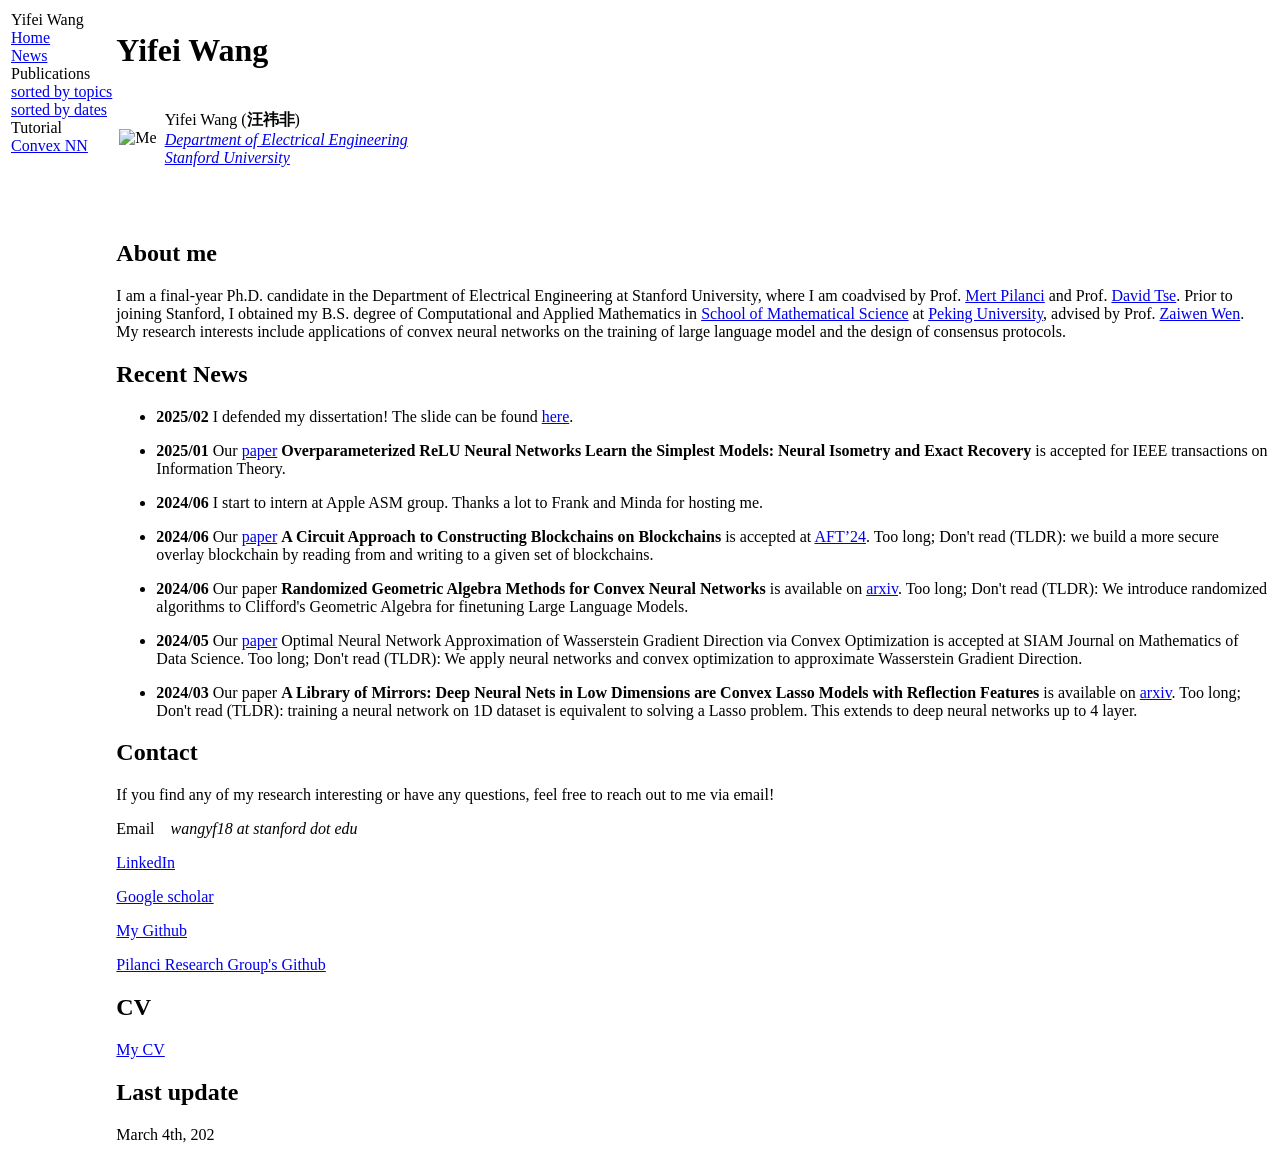
==== index.html @ 0205427b "upd" ====
<!DOCTYPE html PUBLIC "-//W3C//DTD XHTML 1.1//EN"
  "http://www.w3.org/TR/xhtml11/DTD/xhtml11.dtd">
<html xmlns="http://www.w3.org/1999/xhtml" xml:lang="en">
<head>
<meta name="generator" content="jemdoc, see http://jemdoc.jaboc.net/" />
<meta http-equiv="Content-Type" content="text/html;charset=utf-8" />
<link rel="stylesheet" href="jemdoc.css" type="text/css" />
<title>Yifei Wang</title>
</head>
<body>
<table summary="Table for page layout." id="tlayout">
<tr valign="top">
<td id="layout-menu">
<div class="menu-category">Yifei Wang</div>
<div class="menu-item"><a href="index.html" class="current">Home</a></div>
<div class="menu-item"><a href="news.html">News</a></div>
<div class="menu-category">Publications</div>
<div class="menu-item"><a href="publications_topic.html">sorted&nbsp;by&nbsp;topics</a></div>
<div class="menu-item"><a href="publications_date.html">sorted&nbsp;by&nbsp;dates</a></div>
<div class="menu-category">Tutorial</div>
<div class="menu-item"><a href="tutorial_cvxnn.html">Convex&nbsp;NN</a></div>
</td>
<td id="layout-content">
<div id="toptitle">
<h1>Yifei Wang</h1>
</div>
<table class="imgtable"><tr><td>
<img src="http://web.stanford.edu/~wangyf18/files/myphoto.JPG" alt="Me" width="300px" />&nbsp;</td>
<td align="left"><p>Yifei Wang (<span lang="utf-8" xml:lang="ko"><b>汪祎非</b></span>)<br />
<i><a href="https://ee.stanford.edu">Department of Electrical Engineering</a></i><br />
<i><a href="http://stanford.edu/">Stanford University</a></i></p>
</td></tr></table>
<p><br /></p>
<h2>About me</h2>
<p>I am a final-year Ph.D. candidate in the Department of Electrical Engineering at Stanford University, where I am coadvised by Prof. <a href="https://stanford.edu/~pilanci/">Mert Pilanci</a> and Prof. <a href="https://tselab.stanford.edu/people/principal-investigator/david-tse/">David Tse</a>. Prior to joining Stanford, I obtained my B.S. degree of Computational and Applied Mathematics in <a href="https://www.math.pku.edu.cn/en/">School of Mathematical Science</a> at <a href="https://english.pku.edu.cn">Peking University</a>, advised by Prof. <a href="https://bicmr.pku.edu.cn/~wenzw/">Zaiwen Wen</a>. My research interests include applications of convex neural networks on the training of large language model and the design of consensus protocols.</p>
<h2>Recent News</h2>
<ul>
<li><p><b>2025/02</b> I defended my dissertation! The slide can be found <a href="http://web.stanford.edu/~wangyf18/files/Yifei_s_Oral_Defense.pdf">here</a>.</p>
</li>
</ul>
<ul>
<li><p><b>2025/01</b> Our <a href="https://arxiv.org/abs/2209.15265">paper</a> <b>Overparameterized ReLU Neural Networks Learn the Simplest Models: Neural Isometry and Exact Recovery</b> is accepted for IEEE transactions on Information Theory.</p>
</li>
</ul>
<ul>
<li><p><b>2024/06</b> I start to intern at Apple ASM group. Thanks a lot to Frank and Minda for hosting me.</p>
</li>
</ul>
<ul>
<li><p><b>2024/06</b> Our <a href="https://arxiv.org/abs/2402.00220">paper</a> <b>A Circuit Approach to Constructing Blockchains on Blockchains</b> is accepted at <a href="https://aftconf.github.io/aft24/index.html">AFT&rsquo;24</a>. Too long; Don't read (TLDR): we build a more secure overlay blockchain by reading from and writing to a given set of blockchains.</p>
</li>
</ul>
<ul>
<li><p><b>2024/06</b> Our paper <b>Randomized Geometric Algebra Methods for Convex Neural Networks</b> is available on <a href="https://arxiv.org/abs/2406.02806">arxiv</a>. Too long; Don't read (TLDR): We introduce randomized algorithms to Clifford's Geometric Algebra for finetuning Large Language Models.</p>
</li>
</ul>
<ul>
<li><p><b>2024/05</b> Our <a href="https://arxiv.org/pdf/2205.13098.pdf">paper</a> <b></b>Optimal Neural Network Approximation of Wasserstein Gradient Direction via Convex Optimization<b></b> is accepted at SIAM Journal on Mathematics of Data Science. Too long; Don't read (TLDR): We apply neural networks and convex optimization to approximate Wasserstein Gradient Direction.</p>
</li>
</ul>
<ul>
<li><p><b>2024/03</b> Our paper <b>A Library of Mirrors: Deep Neural Nets in Low Dimensions are Convex Lasso Models with Reflection Features</b> is available on <a href="https://arxiv.org/pdf/2403.01046.pdf">arxiv</a>. Too long; Don't read (TLDR): training a neural network on 1D dataset is equivalent to solving a Lasso problem. This extends to deep neural networks up to 4 layer.</p>
</li>
</ul>
<h2>Contact</h2>
<p>If you find any of my research interesting or have any questions, feel free to reach out to me via email!</p>
<p>Email &nbsp;&nbsp; <i>wangyf18 at stanford dot edu</i></p>
<p><a href="https://www.linkedin.com/in/yifei-wang-54a180218/">LinkedIn</a> </p>
<p><a href="https://scholar.google.com/citations?user=b4PmtFkAAAAJ&amp;hl=zh-TW">Google scholar</a> </p>
<p><a href="https://github.com/YiifeiWang">My Github</a> </p>
<p><a href="https://github.com/pilancilab">Pilanci Research Group's Github</a></p>
<h2>CV</h2>
<p><a href="http://web.stanford.edu/~wangyf18/files/YifeiWang_CV.pdf">My CV</a></p>
<h2>Last update</h2>
<p>March 4th, 202</p>
<div id="footer">
<div id="footer-text">
</div>
</div>
</td>
</tr>
</table>
</body>
</html>
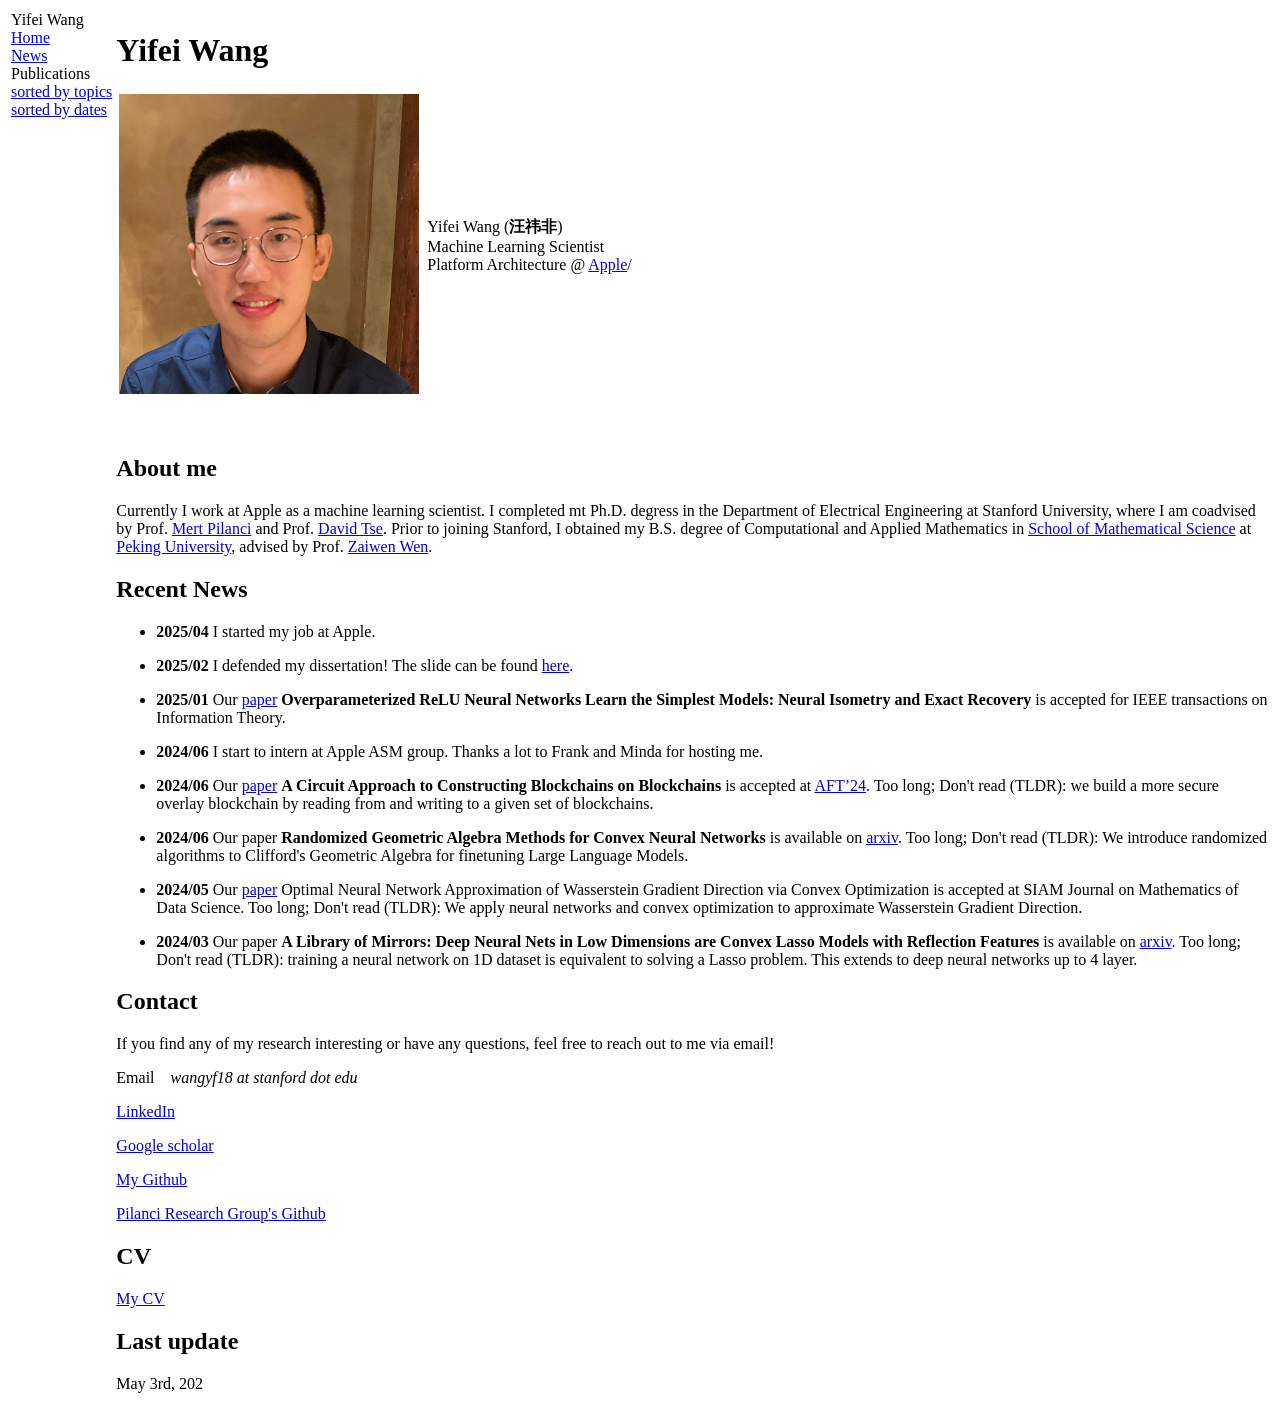
==== commit 0a449ce5: "upd" ====
--- a/index.html
+++ b/index.html
@@ -17,23 +17,25 @@
 <div class="menu-category">Publications</div>
 <div class="menu-item"><a href="publications_topic.html">sorted&nbsp;by&nbsp;topics</a></div>
 <div class="menu-item"><a href="publications_date.html">sorted&nbsp;by&nbsp;dates</a></div>
-<div class="menu-category">Tutorial</div>
-<div class="menu-item"><a href="tutorial_cvxnn.html">Convex&nbsp;NN</a></div>
 </td>
 <td id="layout-content">
 <div id="toptitle">
 <h1>Yifei Wang</h1>
 </div>
 <table class="imgtable"><tr><td>
-<img src="http://web.stanford.edu/~wangyf18/files/myphoto.JPG" alt="Me" width="300px" />&nbsp;</td>
+<img src="https://yiifeiwang.github.io/myphoto.JPG" alt="Me" width="300px" />&nbsp;</td>
 <td align="left"><p>Yifei Wang (<span lang="utf-8" xml:lang="ko"><b>汪祎非</b></span>)<br />
-<i><a href="https://ee.stanford.edu">Department of Electrical Engineering</a></i><br />
-<i><a href="http://stanford.edu/">Stanford University</a></i></p>
+Machine Learning Scientist <br />
+Platform Architecture @ <a href="https://www.apple.com">Apple</a>/<br /></p>
 </td></tr></table>
 <p><br /></p>
 <h2>About me</h2>
-<p>I am a final-year Ph.D. candidate in the Department of Electrical Engineering at Stanford University, where I am coadvised by Prof. <a href="https://stanford.edu/~pilanci/">Mert Pilanci</a> and Prof. <a href="https://tselab.stanford.edu/people/principal-investigator/david-tse/">David Tse</a>. Prior to joining Stanford, I obtained my B.S. degree of Computational and Applied Mathematics in <a href="https://www.math.pku.edu.cn/en/">School of Mathematical Science</a> at <a href="https://english.pku.edu.cn">Peking University</a>, advised by Prof. <a href="https://bicmr.pku.edu.cn/~wenzw/">Zaiwen Wen</a>. My research interests include applications of convex neural networks on the training of large language model and the design of consensus protocols.</p>
+<p>Currently I work at Apple as a machine learning scientist. I completed mt Ph.D. degress in the Department of Electrical Engineering at Stanford University, where I am coadvised by Prof. <a href="https://stanford.edu/~pilanci/">Mert Pilanci</a> and Prof. <a href="https://tselab.stanford.edu/people/principal-investigator/david-tse/">David Tse</a>. Prior to joining Stanford, I obtained my B.S. degree of Computational and Applied Mathematics in <a href="https://www.math.pku.edu.cn/en/">School of Mathematical Science</a> at <a href="https://english.pku.edu.cn">Peking University</a>, advised by Prof. <a href="https://bicmr.pku.edu.cn/~wenzw/">Zaiwen Wen</a>.</p>
 <h2>Recent News</h2>
+<ul>
+<li><p><b>2025/04</b> I started my job at Apple.</p>
+</li>
+</ul>
 <ul>
 <li><p><b>2025/02</b> I defended my dissertation! The slide can be found <a href="http://web.stanford.edu/~wangyf18/files/Yifei_s_Oral_Defense.pdf">here</a>.</p>
 </li>
@@ -70,9 +72,9 @@
 <p><a href="https://github.com/YiifeiWang">My Github</a> </p>
 <p><a href="https://github.com/pilancilab">Pilanci Research Group's Github</a></p>
 <h2>CV</h2>
-<p><a href="http://web.stanford.edu/~wangyf18/files/YifeiWang_CV.pdf">My CV</a></p>
+<p><a href="https://yiifeiwang.github.io/files/YifeiWang_CV.pdf">My CV</a></p>
 <h2>Last update</h2>
-<p>March 4th, 202</p>
+<p>May 3rd, 202</p>
 <div id="footer">
 <div id="footer-text">
 </div>
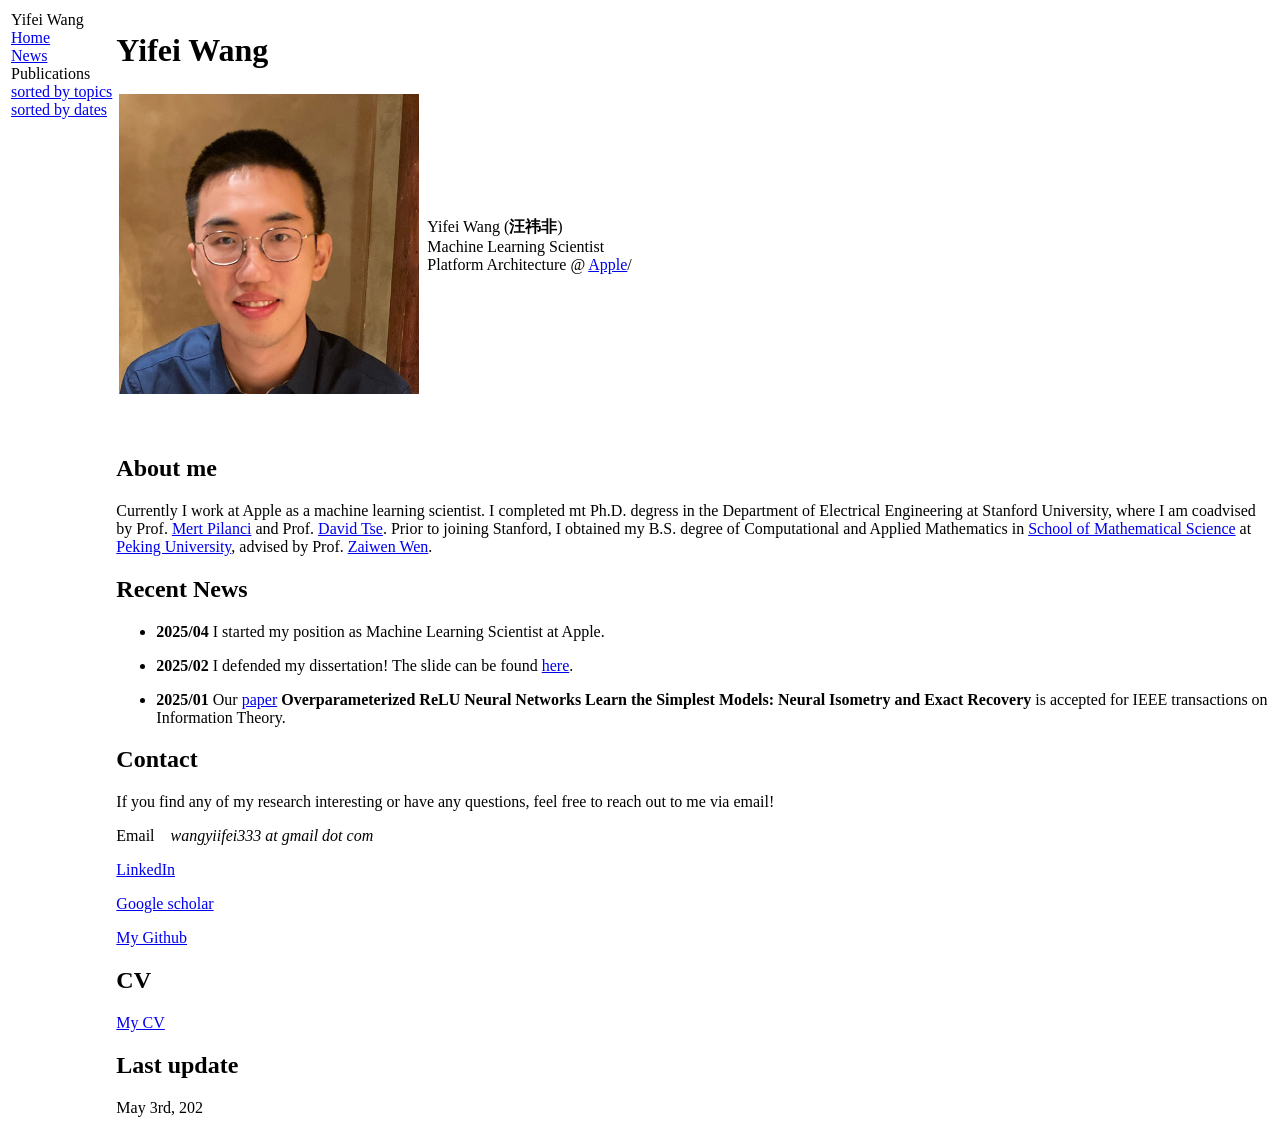
==== commit 12df99c6: "upd" ====
--- a/index.html
+++ b/index.html
@@ -33,7 +33,7 @@
 <p>Currently I work at Apple as a machine learning scientist. I completed mt Ph.D. degress in the Department of Electrical Engineering at Stanford University, where I am coadvised by Prof. <a href="https://stanford.edu/~pilanci/">Mert Pilanci</a> and Prof. <a href="https://tselab.stanford.edu/people/principal-investigator/david-tse/">David Tse</a>. Prior to joining Stanford, I obtained my B.S. degree of Computational and Applied Mathematics in <a href="https://www.math.pku.edu.cn/en/">School of Mathematical Science</a> at <a href="https://english.pku.edu.cn">Peking University</a>, advised by Prof. <a href="https://bicmr.pku.edu.cn/~wenzw/">Zaiwen Wen</a>.</p>
 <h2>Recent News</h2>
 <ul>
-<li><p><b>2025/04</b> I started my job at Apple.</p>
+<li><p><b>2025/04</b> I started my position as Machine Learning Scientist at Apple.</p>
 </li>
 </ul>
 <ul>
@@ -44,33 +44,12 @@
 <li><p><b>2025/01</b> Our <a href="https://arxiv.org/abs/2209.15265">paper</a> <b>Overparameterized ReLU Neural Networks Learn the Simplest Models: Neural Isometry and Exact Recovery</b> is accepted for IEEE transactions on Information Theory.</p>
 </li>
 </ul>
-<ul>
-<li><p><b>2024/06</b> I start to intern at Apple ASM group. Thanks a lot to Frank and Minda for hosting me.</p>
-</li>
-</ul>
-<ul>
-<li><p><b>2024/06</b> Our <a href="https://arxiv.org/abs/2402.00220">paper</a> <b>A Circuit Approach to Constructing Blockchains on Blockchains</b> is accepted at <a href="https://aftconf.github.io/aft24/index.html">AFT&rsquo;24</a>. Too long; Don't read (TLDR): we build a more secure overlay blockchain by reading from and writing to a given set of blockchains.</p>
-</li>
-</ul>
-<ul>
-<li><p><b>2024/06</b> Our paper <b>Randomized Geometric Algebra Methods for Convex Neural Networks</b> is available on <a href="https://arxiv.org/abs/2406.02806">arxiv</a>. Too long; Don't read (TLDR): We introduce randomized algorithms to Clifford's Geometric Algebra for finetuning Large Language Models.</p>
-</li>
-</ul>
-<ul>
-<li><p><b>2024/05</b> Our <a href="https://arxiv.org/pdf/2205.13098.pdf">paper</a> <b></b>Optimal Neural Network Approximation of Wasserstein Gradient Direction via Convex Optimization<b></b> is accepted at SIAM Journal on Mathematics of Data Science. Too long; Don't read (TLDR): We apply neural networks and convex optimization to approximate Wasserstein Gradient Direction.</p>
-</li>
-</ul>
-<ul>
-<li><p><b>2024/03</b> Our paper <b>A Library of Mirrors: Deep Neural Nets in Low Dimensions are Convex Lasso Models with Reflection Features</b> is available on <a href="https://arxiv.org/pdf/2403.01046.pdf">arxiv</a>. Too long; Don't read (TLDR): training a neural network on 1D dataset is equivalent to solving a Lasso problem. This extends to deep neural networks up to 4 layer.</p>
-</li>
-</ul>
 <h2>Contact</h2>
 <p>If you find any of my research interesting or have any questions, feel free to reach out to me via email!</p>
-<p>Email &nbsp;&nbsp; <i>wangyf18 at stanford dot edu</i></p>
+<p>Email &nbsp;&nbsp; <i>wangyiifei333 at gmail dot com</i></p>
 <p><a href="https://www.linkedin.com/in/yifei-wang-54a180218/">LinkedIn</a> </p>
 <p><a href="https://scholar.google.com/citations?user=b4PmtFkAAAAJ&amp;hl=zh-TW">Google scholar</a> </p>
 <p><a href="https://github.com/YiifeiWang">My Github</a> </p>
-<p><a href="https://github.com/pilancilab">Pilanci Research Group's Github</a></p>
 <h2>CV</h2>
 <p><a href="https://yiifeiwang.github.io/files/YifeiWang_CV.pdf">My CV</a></p>
 <h2>Last update</h2>
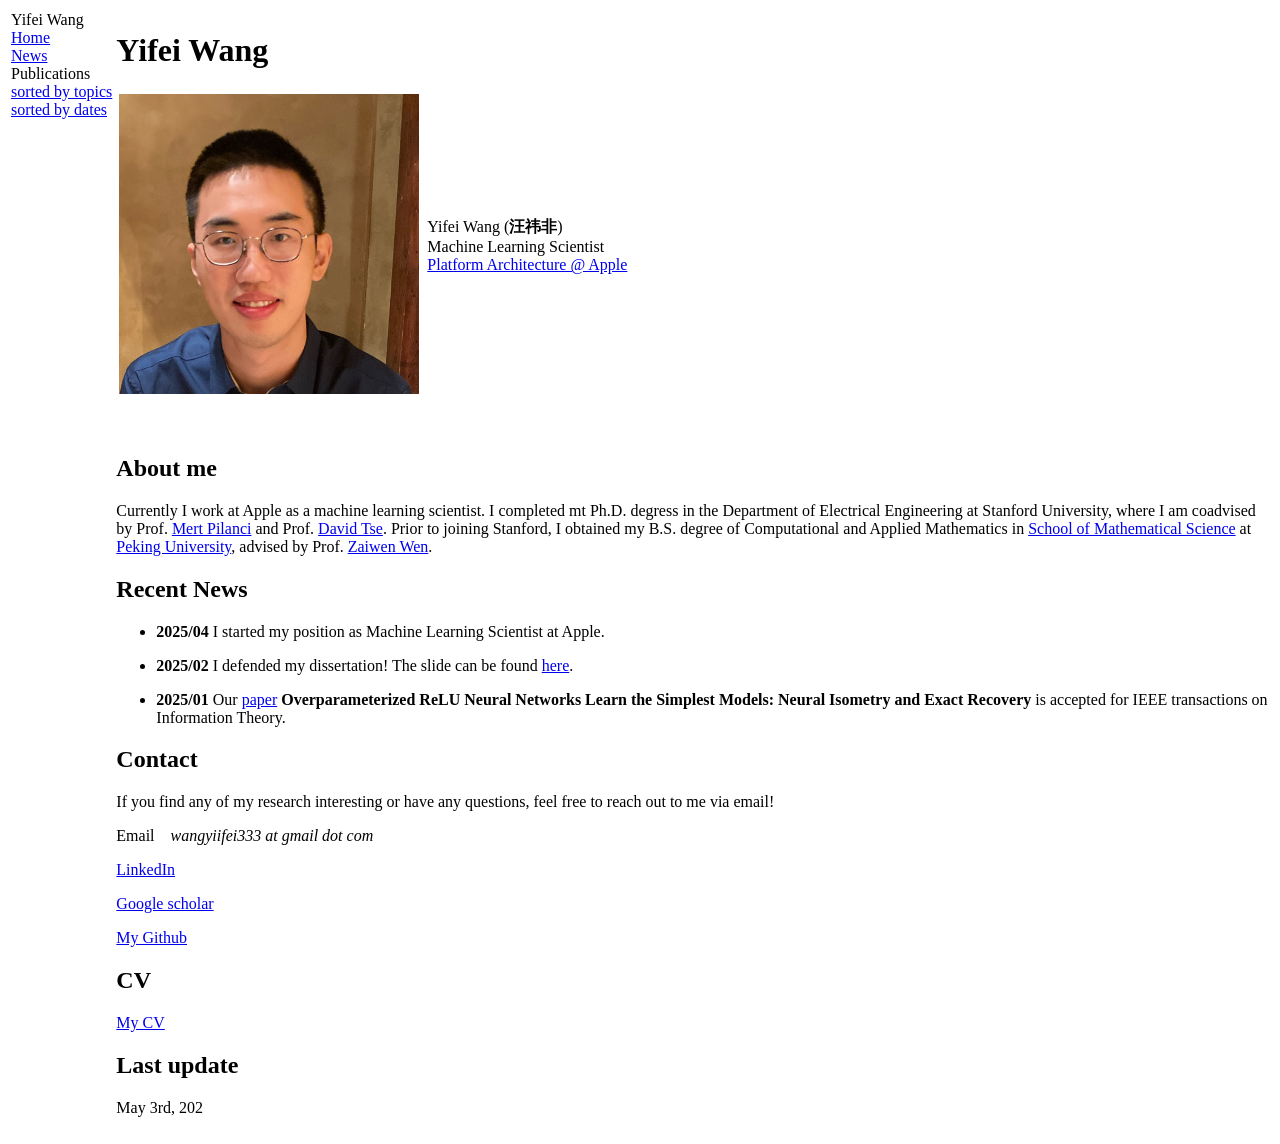
==== commit 88053e09: "upd" ====
--- a/index.html
+++ b/index.html
@@ -26,7 +26,7 @@
 <img src="https://yiifeiwang.github.io/myphoto.JPG" alt="Me" width="300px" />&nbsp;</td>
 <td align="left"><p>Yifei Wang (<span lang="utf-8" xml:lang="ko"><b>汪祎非</b></span>)<br />
 Machine Learning Scientist <br />
-Platform Architecture @ <a href="https://www.apple.com">Apple</a>/<br /></p>
+<a href="https://www.apple.com">Platform Architecture @ Apple</a><br /></p>
 </td></tr></table>
 <p><br /></p>
 <h2>About me</h2>
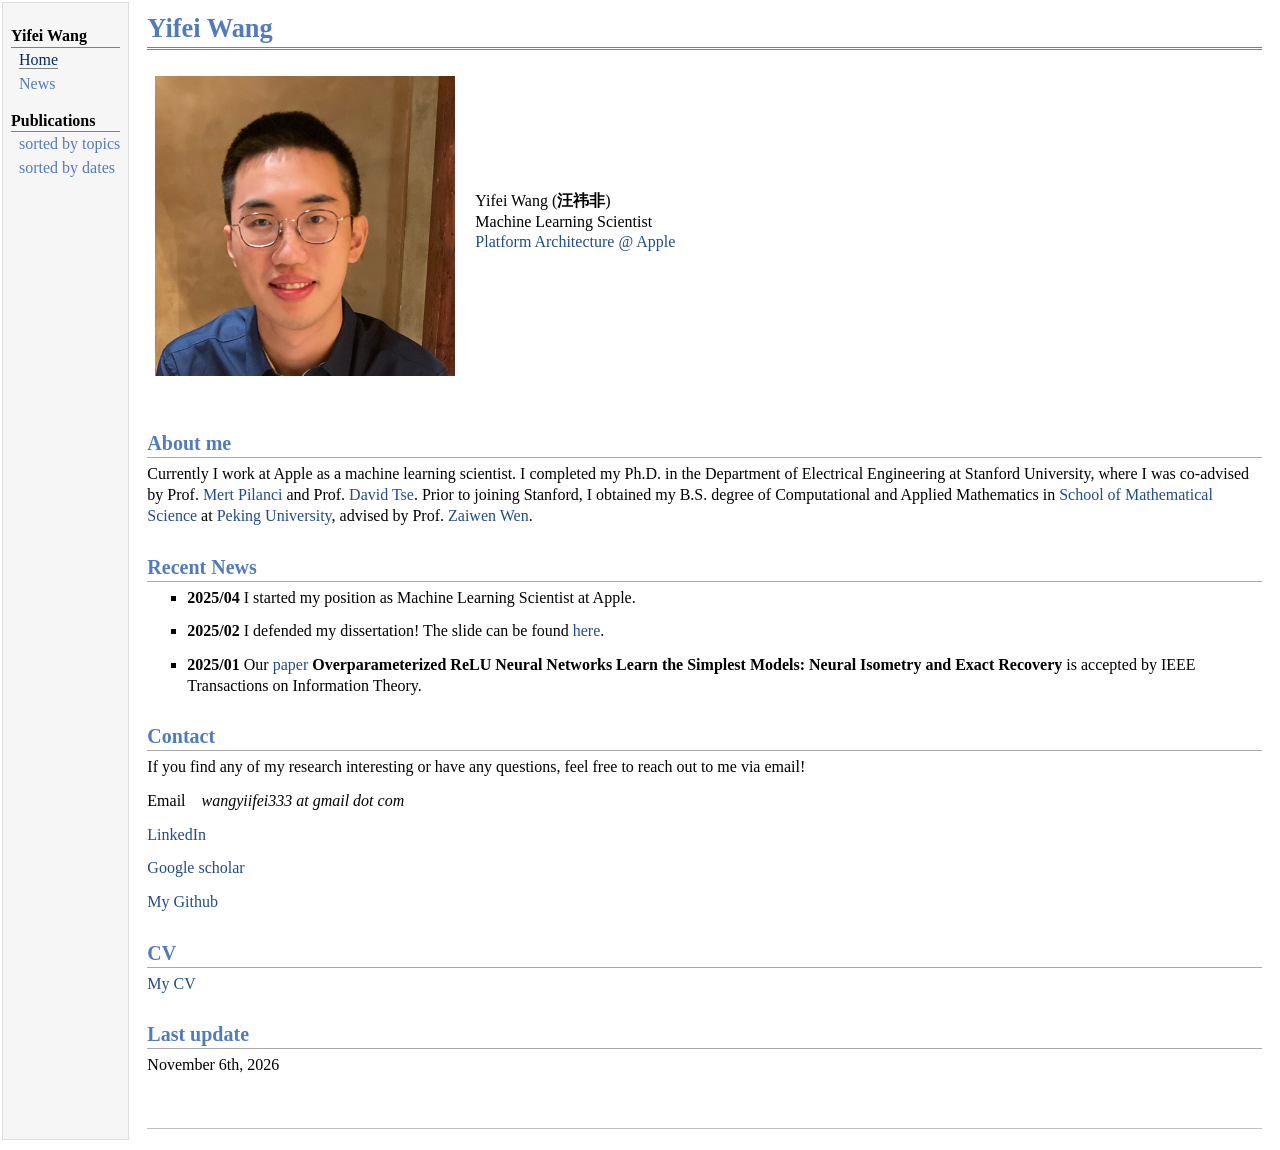
==== commit 5eacd54b: "overhaul" ====
--- a/index.html
+++ b/index.html
@@ -1,9 +1,9 @@
-<!DOCTYPE html PUBLIC "-//W3C//DTD XHTML 1.1//EN"
-  "http://www.w3.org/TR/xhtml11/DTD/xhtml11.dtd">
-<html xmlns="http://www.w3.org/1999/xhtml" xml:lang="en">
+<!DOCTYPE html>
+<html lang="en">
 <head>
 <meta name="generator" content="jemdoc, see http://jemdoc.jaboc.net/" />
-<meta http-equiv="Content-Type" content="text/html;charset=utf-8" />
+<meta charset="utf-8" />
+<meta name="viewport" content="width=device-width, initial-scale=1" />
 <link rel="stylesheet" href="jemdoc.css" type="text/css" />
 <title>Yifei Wang</title>
 </head>
@@ -23,37 +23,37 @@
 <h1>Yifei Wang</h1>
 </div>
 <table class="imgtable"><tr><td>
-<img src="https://yiifeiwang.github.io/myphoto.JPG" alt="Me" width="300px" />&nbsp;</td>
+<img src="myphoto.JPG" alt="Yifei Wang" width="300" />&nbsp;</td>
 <td align="left"><p>Yifei Wang (<span lang="utf-8" xml:lang="ko"><b>汪祎非</b></span>)<br />
 Machine Learning Scientist <br />
 <a href="https://www.apple.com">Platform Architecture @ Apple</a><br /></p>
 </td></tr></table>
 <p><br /></p>
 <h2>About me</h2>
-<p>Currently I work at Apple as a machine learning scientist. I completed mt Ph.D. degress in the Department of Electrical Engineering at Stanford University, where I am coadvised by Prof. <a href="https://stanford.edu/~pilanci/">Mert Pilanci</a> and Prof. <a href="https://tselab.stanford.edu/people/principal-investigator/david-tse/">David Tse</a>. Prior to joining Stanford, I obtained my B.S. degree of Computational and Applied Mathematics in <a href="https://www.math.pku.edu.cn/en/">School of Mathematical Science</a> at <a href="https://english.pku.edu.cn">Peking University</a>, advised by Prof. <a href="https://bicmr.pku.edu.cn/~wenzw/">Zaiwen Wen</a>.</p>
+<p>Currently I work at Apple as a machine learning scientist. I completed my Ph.D. in the Department of Electrical Engineering at Stanford University, where I was co-advised by Prof. <a href="https://stanford.edu/~pilanci/">Mert Pilanci</a> and Prof. <a href="https://tselab.stanford.edu/people/principal-investigator/david-tse/">David Tse</a>. Prior to joining Stanford, I obtained my B.S. degree of Computational and Applied Mathematics in <a href="https://www.math.pku.edu.cn/en/">School of Mathematical Science</a> at <a href="https://english.pku.edu.cn">Peking University</a>, advised by Prof. <a href="https://bicmr.pku.edu.cn/~wenzw/">Zaiwen Wen</a>.</p>
 <h2>Recent News</h2>
 <ul>
 <li><p><b>2025/04</b> I started my position as Machine Learning Scientist at Apple.</p>
 </li>
 </ul>
 <ul>
-<li><p><b>2025/02</b> I defended my dissertation! The slide can be found <a href="http://web.stanford.edu/~wangyf18/files/Yifei_s_Oral_Defense.pdf">here</a>.</p>
+<li><p><b>2025/02</b> I defended my dissertation! The slide can be found <a href="files/Yifei_s_Oral_Defense.pdf">here</a>.</p>
 </li>
 </ul>
 <ul>
-<li><p><b>2025/01</b> Our <a href="https://arxiv.org/abs/2209.15265">paper</a> <b>Overparameterized ReLU Neural Networks Learn the Simplest Models: Neural Isometry and Exact Recovery</b> is accepted for IEEE transactions on Information Theory.</p>
+<li><p><b>2025/01</b> Our <a href="https://arxiv.org/abs/2209.15265">paper</a> <b>Overparameterized ReLU Neural Networks Learn the Simplest Models: Neural Isometry and Exact Recovery</b> is accepted by IEEE Transactions on Information Theory.</p>
 </li>
 </ul>
 <h2>Contact</h2>
 <p>If you find any of my research interesting or have any questions, feel free to reach out to me via email!</p>
 <p>Email &nbsp;&nbsp; <i>wangyiifei333 at gmail dot com</i></p>
 <p><a href="https://www.linkedin.com/in/yifei-wang-54a180218/">LinkedIn</a> </p>
-<p><a href="https://scholar.google.com/citations?user=b4PmtFkAAAAJ&amp;hl=zh-TW">Google scholar</a> </p>
+<p><a href="https://scholar.google.com/citations?user=b4PmtFkAAAAJ&amp;hl=en">Google scholar</a> </p>
 <p><a href="https://github.com/YiifeiWang">My Github</a> </p>
 <h2>CV</h2>
-<p><a href="https://yiifeiwang.github.io/files/YifeiWang_CV.pdf">My CV</a></p>
+<p><a href="files/YifeiWang_CV.pdf">My CV</a></p>
 <h2>Last update</h2>
-<p>May 3rd, 202</p>
+<p>November 6th, 2026</p>
 <div id="footer">
 <div id="footer-text">
 </div>
--- a/jemdoc.css
+++ b/jemdoc.css
@@ -0,0 +1,400 @@
+/* Default css file for jemdoc. */
+
+table#tlayout {
+	border: none;
+	border-collapse: separate;
+	background: white;
+}
+
+body {
+	background: white;
+	font-family: Georgia, serif;
+	padding-bottom: 8px;
+	margin: 0;
+}
+
+#layout-menu {
+	background: #f6f6f6;
+	border: 1px solid #dddddd;
+	padding-top: 0.5em;
+	padding-left: 8px;
+	padding-right: 8px;
+	font-size: 1.0em;
+	width: auto;
+	white-space: nowrap;
+	text-align: left;
+	vertical-align: top;
+}
+
+#layout-menu td {
+	background: #f4f4f4;
+	vertical-align: top;
+}
+
+#layout-content {
+	padding-top: 0.0em;
+	padding-left: 1.0em;
+	padding-right: 1.0em;
+	border: none;
+	background: white;
+	text-align: left;
+	vertical-align: top;
+}
+
+#layout-menu a {
+	line-height: 1.5em;
+	margin-left: 0.5em;
+}
+
+tt {
+	background: #ffffdd;
+}
+
+pre, tt {
+	font-size: 90%;
+	font-family: monaco, monospace;
+}
+
+a, a > tt {
+	color: #224b8d;
+	text-decoration: none;
+}
+
+a:hover {
+	border-bottom: 1px gray dotted;
+}
+
+#layout-menu a.current:link, #layout-menu a.current:visited {
+	color: #022b6d;
+	border-bottom: 1px gray solid;
+}
+#layout-menu a:link, #layout-menu a:visited, #layout-menu a:hover {
+	color: #527bbd;
+	text-decoration: none;
+}
+#layout-menu a:hover {
+	text-decoration: none;
+}
+
+div.menu-category {
+	border-bottom: 1px solid gray;
+	margin-top: 0.8em;
+	padding-top: 0.2em;
+	padding-bottom: 0.1em;
+	font-weight: bold;
+}
+
+div.menu-item {
+	padding-left: 16px;
+	text-indent: -16px;
+}
+
+div#toptitle {
+	padding-bottom: 0.2em;
+	margin-bottom: 1.5em;
+	border-bottom: 3px double gray;
+}
+
+/* Reduce space if we begin the page with a title. */
+div#toptitle + h2, div#toptitle + h3 {
+	margin-top: -0.7em;
+}
+
+div#subtitle {
+	margin-top: 0.0em;
+	margin-bottom: 0.0em;
+	padding-top: 0em;
+	padding-bottom: 0.1em;
+}
+
+em {
+	font-style: italic;
+}
+
+strong {
+	font-weight: bold;
+}
+
+
+h1, h2, h3 {
+	color: #527bbd;
+	margin-top: 0.7em;
+	margin-bottom: 0.3em;
+	padding-bottom: 0.2em;
+	line-height: 1.0;
+	padding-top: 0.5em;
+	border-bottom: 1px solid #aaaaaa;
+}
+
+h1 {
+	font-size: 165%;
+}
+
+h2 {
+	padding-top: 0.8em;
+	font-size: 125%;
+}
+
+h2 + h3 {
+	padding-top: 0.2em;
+}
+
+h3 {
+	font-size: 110%;
+	border-bottom: none;
+}
+
+p {
+	margin-top: 0.0em;
+	margin-bottom: 0.8em;
+	padding: 0;
+	line-height: 1.3;
+}
+
+pre {
+	padding: 0;
+	margin: 0;
+}
+
+div#footer {
+	font-size: small;
+	border-top: 1px solid #c0c0c0;
+	padding-top: 0.1em;
+	margin-top: 4.0em;
+	color: #c0c0c0;
+}
+
+div#footer a {
+	color: #80a0b0;
+}
+
+div#footer-text {
+	float: left;
+	padding-bottom: 8px;
+}
+
+ul, ol, dl {
+	margin-top: 0.2em;
+	padding-top: 0;
+	margin-bottom: 0.8em;
+}
+
+dt {
+	margin-top: 0.5em;
+	margin-bottom: 0;
+}
+
+dl {
+	margin-left: 20px;
+}
+
+dd {
+	color: #222222;
+}
+
+dd > *:first-child {
+	margin-top: 0;
+}
+
+ul {
+	list-style-position: outside;
+	list-style-type: square;
+}
+
+p + ul, p + ol {
+	margin-top: -0.5em;
+}
+
+li ul, li ol {
+	margin-top: -0.3em;
+}
+
+ol {
+	list-style-position: outside;
+	list-style-type: decimal;
+}
+
+li p, dd p {
+	margin-bottom: 0.3em;
+}
+
+
+ol ol {
+	list-style-type: lower-alpha;
+}
+
+ol ol ol {
+	list-style-type: lower-roman;
+}
+
+p + div.codeblock {
+	margin-top: -0.6em;
+}
+
+div.codeblock, div.infoblock {
+	margin-right: 0%;
+	margin-top: 1.2em;
+	margin-bottom: 1.3em;
+}
+
+div.blocktitle {
+	font-weight: bold;
+	color: #cd7b62;
+	margin-top: 1.2em;
+	margin-bottom: 0.1em;
+}
+
+div.blockcontent {
+	border: 1px solid silver;
+	padding: 0.3em 0.5em;
+}
+
+div.infoblock > div.blockcontent {
+	background: #ffffee;
+}
+
+div.blockcontent p + ul, div.blockcontent p + ol {
+	margin-top: 0.4em;
+}
+
+div.infoblock p {
+	margin-bottom: 0em;
+}
+
+div.infoblock li p, div.infoblock dd p {
+	margin-bottom: 0.5em;
+}
+
+div.infoblock p + p {
+	margin-top: 0.8em;
+}
+
+div.codeblock > div.blockcontent {
+	background: #f6f6f6;
+}
+
+span.pycommand {
+	color: #000070;
+}
+
+span.statement {
+	color: #008800;
+}
+span.builtin {
+	color: #000088;
+}
+span.special {
+	color: #990000;
+}
+span.operator {
+	color: #880000;
+}
+span.error {
+	color: #aa0000;
+}
+span.comment, span.comment > *, span.string, span.string > * {
+	color: #606060;
+}
+
+@media print {
+	#layout-menu {
+		display: none;
+	}
+
+}
+
+#fwtitle {
+	margin: 2px;
+}
+
+#fwtitle #toptitle {
+	padding-left: 0.5em;
+	margin-bottom: 0.5em;
+}
+
+#layout-content h1:first-child, #layout-content h2:first-child, #layout-content h3:first-child {
+	margin-top: -0.7em;
+}
+
+div#toptitle h1, #layout-content div#toptitle h1 {
+	margin-bottom: 0.0em;
+	padding-bottom: 0.1em;
+	padding-top: 0;
+	margin-top: 0.5em;
+	border-bottom: none;
+}
+
+img.eq {
+	padding: 0;
+	padding-left: 0.1em;
+	padding-right: 0.1em;
+	margin: 0;
+}
+
+img.eqwl {
+	padding-left: 2em;
+	padding-top: 0.6em;
+	padding-bottom: 0.2em;
+	margin: 0;
+}
+
+table {
+	border: 2px solid black;
+	border-collapse: collapse;
+}
+
+td {
+	padding: 2px;
+	padding-left: 0.5em;
+	padding-right: 0.5em;
+	text-align: center;
+	border: 1px solid gray;
+}
+
+table + table {
+	margin-top: 1em;
+}
+
+tr.heading {
+	font-weight: bold;
+	border-bottom: 2px solid black;
+}
+
+img {
+	border: none;
+}
+
+table.imgtable, table.imgtable td {
+	border: none;
+	text-align: left;
+}
+
+/* Small screens: stack the menu above the content. */
+@media (max-width: 700px) {
+	table#tlayout, table#tlayout tbody, table#tlayout tr, table#tlayout td {
+		display: block;
+		width: auto;
+	}
+	#layout-menu {
+		white-space: normal;
+		border-left: none;
+		border-right: none;
+	}
+	#layout-menu div.menu-item {
+		display: inline-block;
+		padding-left: 0;
+		text-indent: 0;
+		margin-right: 0.5em;
+	}
+	#layout-content {
+		padding-left: 12px;
+		padding-right: 12px;
+	}
+	table.imgtable, table.imgtable tbody, table.imgtable tr, table.imgtable td {
+		display: block;
+	}
+	table.imgtable img {
+		width: 200px;
+		height: auto;
+	}
+}
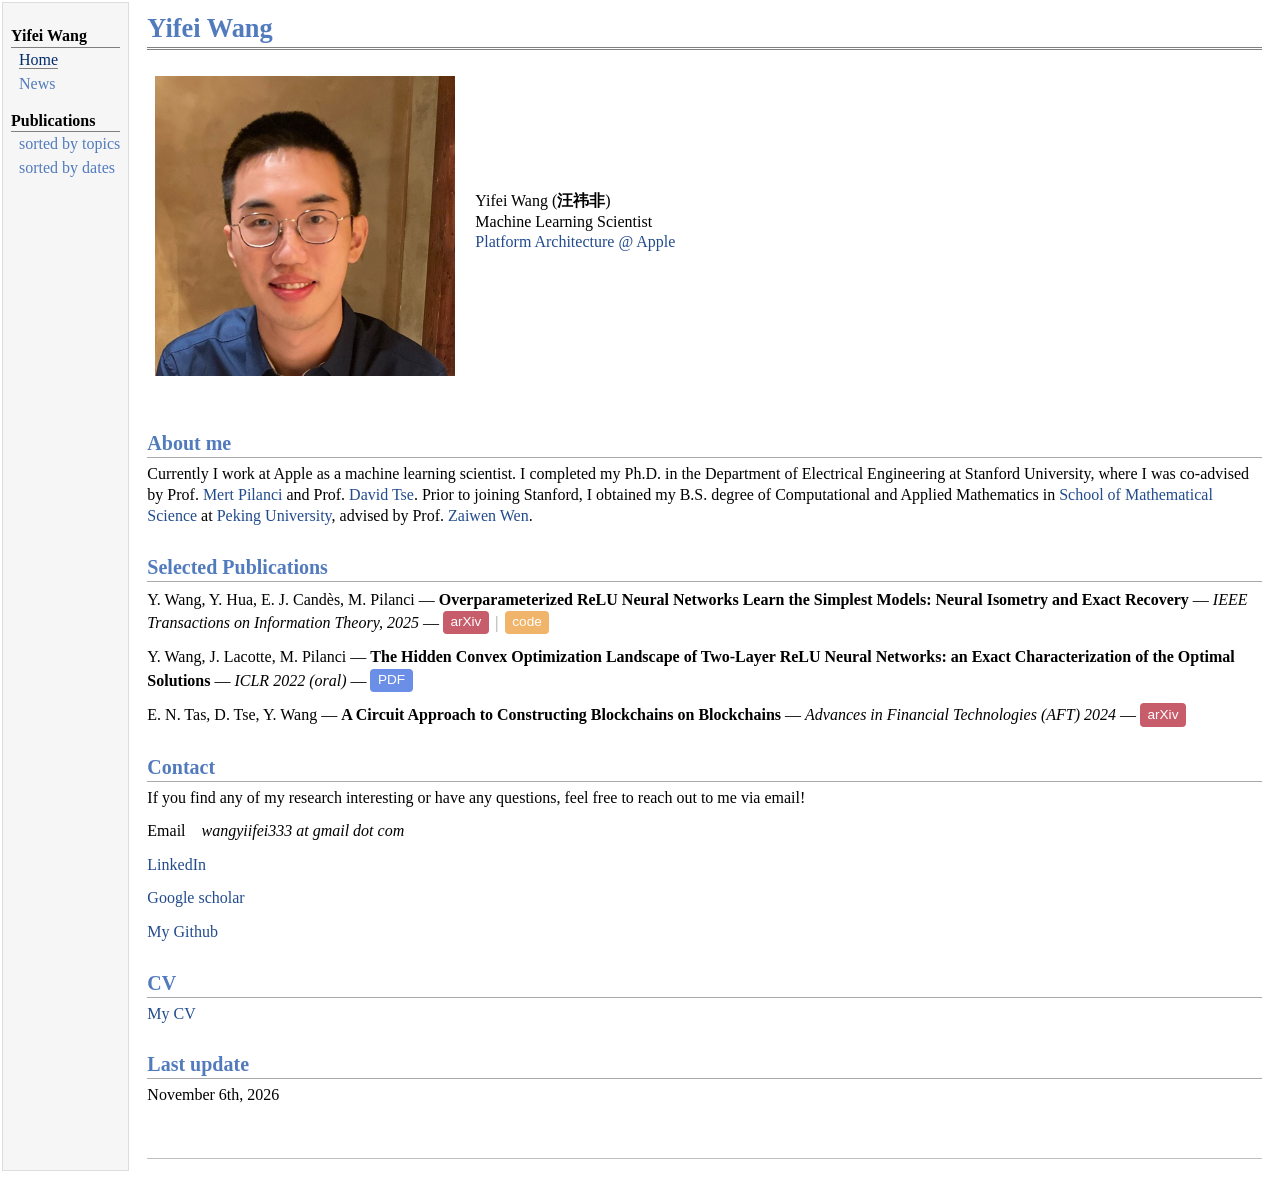
==== commit 8273bcc9: "update" ====
--- a/index.html
+++ b/index.html
@@ -31,19 +31,10 @@
 <p><br /></p>
 <h2>About me</h2>
 <p>Currently I work at Apple as a machine learning scientist. I completed my Ph.D. in the Department of Electrical Engineering at Stanford University, where I was co-advised by Prof. <a href="https://stanford.edu/~pilanci/">Mert Pilanci</a> and Prof. <a href="https://tselab.stanford.edu/people/principal-investigator/david-tse/">David Tse</a>. Prior to joining Stanford, I obtained my B.S. degree of Computational and Applied Mathematics in <a href="https://www.math.pku.edu.cn/en/">School of Mathematical Science</a> at <a href="https://english.pku.edu.cn">Peking University</a>, advised by Prof. <a href="https://bicmr.pku.edu.cn/~wenzw/">Zaiwen Wen</a>.</p>
-<h2>Recent News</h2>
-<ul>
-<li><p><b>2025/04</b> I started my position as Machine Learning Scientist at Apple.</p>
-</li>
-</ul>
-<ul>
-<li><p><b>2025/02</b> I defended my dissertation! The slide can be found <a href="files/Yifei_s_Oral_Defense.pdf">here</a>.</p>
-</li>
-</ul>
-<ul>
-<li><p><b>2025/01</b> Our <a href="https://arxiv.org/abs/2209.15265">paper</a> <b>Overparameterized ReLU Neural Networks Learn the Simplest Models: Neural Isometry and Exact Recovery</b> is accepted by IEEE Transactions on Information Theory.</p>
-</li>
-</ul>
+<h2>Selected Publications</h2>
+<div class="pub">Y. Wang, Y. Hua, E. J. Cand&egrave;s, M. Pilanci &mdash; <span class="pub-title">Overparameterized ReLU Neural Networks Learn the Simplest Models: Neural Isometry and Exact Recovery</span> &mdash; <em>IEEE Transactions on Information Theory, 2025</em> &mdash; <a class="badge arxiv" href="https://arxiv.org/abs/2209.15265">arXiv</a> <span class="sep">|</span> <a class="badge code" href="https://github.com/pilancilab/Neural-recovery">code</a></div>
+<div class="pub">Y. Wang, J. Lacotte, M. Pilanci &mdash; <span class="pub-title">The Hidden Convex Optimization Landscape of Two-Layer ReLU Neural Networks: an Exact Characterization of the Optimal Solutions</span> &mdash; <em>ICLR 2022 (oral)</em> &mdash; <a class="badge pdf" href="https://openreview.net/pdf?id=Z7Lk2cQEG8a">PDF</a></div>
+<div class="pub">E. N. Tas, D. Tse, Y. Wang &mdash; <span class="pub-title">A Circuit Approach to Constructing Blockchains on Blockchains</span> &mdash; <em>Advances in Financial Technologies (AFT) 2024</em> &mdash; <a class="badge arxiv" href="https://arxiv.org/abs/2402.00220">arXiv</a></div>
 <h2>Contact</h2>
 <p>If you find any of my research interesting or have any questions, feel free to reach out to me via email!</p>
 <p>Email &nbsp;&nbsp; <i>wangyiifei333 at gmail dot com</i></p>
--- a/jemdoc.css
+++ b/jemdoc.css
@@ -398,3 +398,62 @@
 		height: auto;
 	}
 }
+
+/* Publication entries: authors — title — venue — badges. */
+div.pub {
+	margin-bottom: 0.7em;
+	line-height: 1.45;
+}
+
+span.pub-title {
+	font-weight: bold;
+}
+
+div.pub em {
+	font-style: italic;
+}
+
+div.pub span.sep {
+	color: #999999;
+	margin: 0 0.15em;
+}
+
+a.badge {
+	display: inline-block;
+	padding: 0.1em 0.55em;
+	border-radius: 4px;
+	font-family: Helvetica, Arial, sans-serif;
+	font-size: 85%;
+	line-height: 1.5;
+	color: white;
+	vertical-align: 0.1em;
+}
+
+a.badge:hover {
+	border-bottom: none;
+	opacity: 0.85;
+}
+
+a.badge.pdf {
+	background: #6b8ee6;
+}
+
+a.badge.arxiv {
+	background: #c75c6b;
+}
+
+a.badge.code {
+	background: #f0b46a;
+}
+
+a.badge.doi {
+	background: #7b4fa6;
+}
+
+a.badge.talk {
+	background: #5aa98c;
+}
+
+a.badge.website {
+	background: #8c8c8c;
+}
